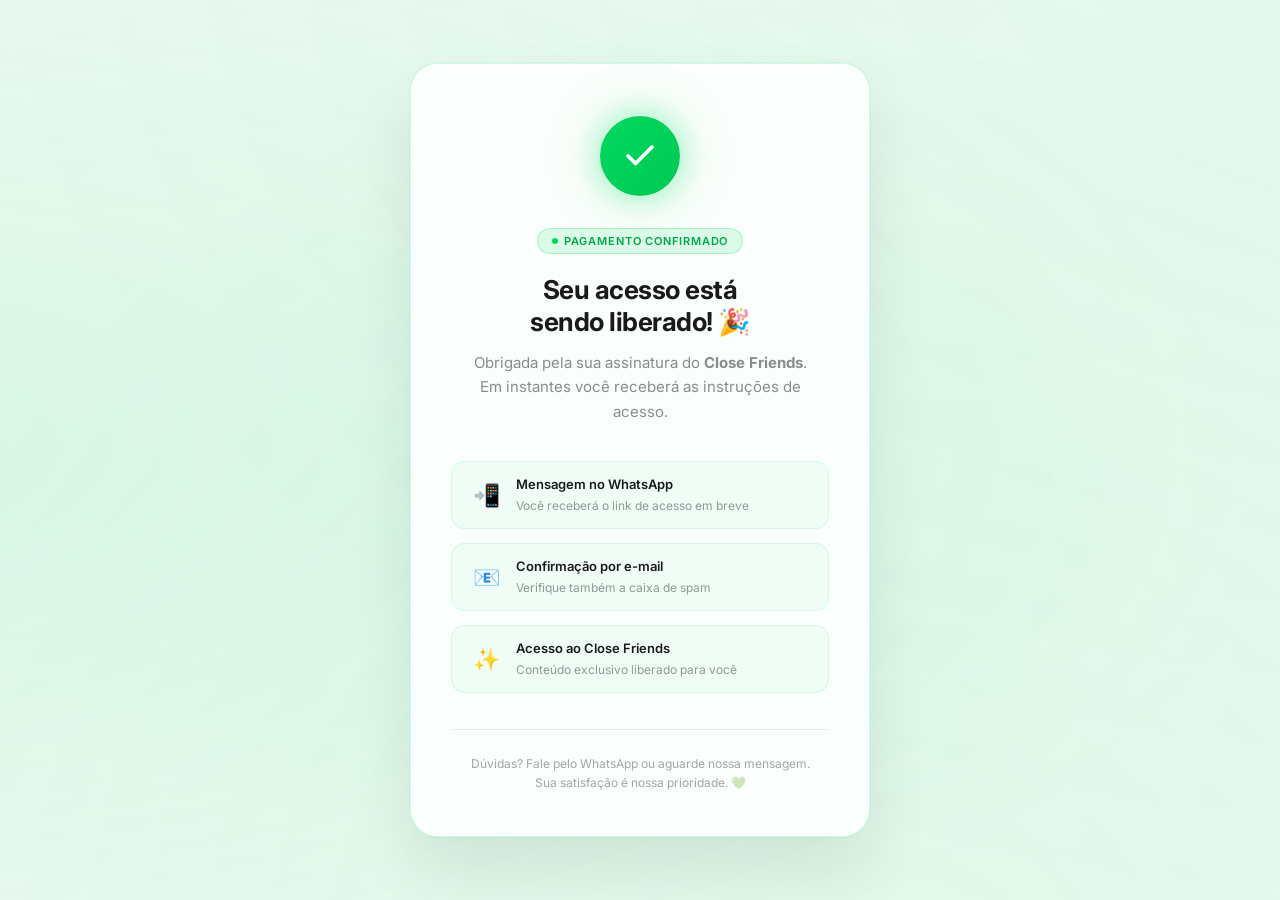
==== obrigado.html @ abd8bf18 "lp_cadastro_mp_pix_recorrente" ====
<!doctype html>
<html lang="pt-BR">
  <head>
    <meta charset="UTF-8" />
    <meta name="viewport" content="width=device-width, initial-scale=1.0" />
    <title>Acesso Confirmado ✅ | Close Friends</title>
    <link
      href="https://fonts.googleapis.com/css2?family=Inter:wght@300;400;500;600;700&display=swap"
      rel="stylesheet"
    />
    <style>
      *,
      *::before,
      *::after {
        margin: 0;
        padding: 0;
        box-sizing: border-box;
      }

      body {
        font-family: "Inter", sans-serif;
        background: #f0faf4;
        color: #262626;
        min-height: 100vh;
        display: flex;
        align-items: center;
        justify-content: center;
        padding: 24px;
        overflow: hidden;
      }

      body::before {
        content: "";
        position: fixed;
        top: -50%;
        left: -50%;
        width: 200%;
        height: 200%;
        background:
          radial-gradient(
            ellipse at 20% 50%,
            rgba(0, 217, 95, 0.1) 0%,
            transparent 50%
          ),
          radial-gradient(
            ellipse at 80% 20%,
            rgba(0, 217, 95, 0.06) 0%,
            transparent 50%
          ),
          radial-gradient(
            ellipse at 60% 80%,
            rgba(0, 217, 95, 0.07) 0%,
            transparent 50%
          );
        animation: bgPulse 8s ease-in-out infinite alternate;
        z-index: 0;
      }

      @keyframes bgPulse {
        0% {
          transform: scale(1) rotate(0deg);
        }
        100% {
          transform: scale(1.1) rotate(3deg);
        }
      }

      .wrapper {
        position: relative;
        z-index: 1;
        width: 100%;
        max-width: 460px;
      }

      .card {
        background: rgba(255, 255, 255, 0.85);
        border: 1px solid rgba(0, 217, 95, 0.15);
        border-radius: 28px;
        padding: 52px 40px 44px;
        backdrop-filter: blur(20px);
        text-align: center;
        box-shadow:
          0 0 0 1px rgba(0, 217, 95, 0.08),
          0 32px 64px rgba(0, 0, 0, 0.08),
          inset 0 1px 0 rgba(255, 255, 255, 0.9);
        animation: fadeUp 0.7s ease both;
      }

      @keyframes fadeUp {
        from {
          opacity: 0;
          transform: translateY(32px);
        }
        to {
          opacity: 1;
          transform: translateY(0);
        }
      }

      .icon-wrap {
        width: 80px;
        height: 80px;
        background: linear-gradient(135deg, #00d95f, #00c853);
        border-radius: 50%;
        display: flex;
        align-items: center;
        justify-content: center;
        margin: 0 auto 32px;
        box-shadow:
          0 0 32px rgba(0, 217, 95, 0.4),
          0 0 64px rgba(0, 217, 95, 0.15);
        animation: popIn 0.5s cubic-bezier(0.175, 0.885, 0.32, 1.275) 0.3s both;
      }

      @keyframes popIn {
        from {
          opacity: 0;
          transform: scale(0.5);
        }
        to {
          opacity: 1;
          transform: scale(1);
        }
      }

      .icon-wrap svg {
        width: 36px;
        height: 36px;
        stroke: #fff;
        stroke-width: 2.5;
        fill: none;
        stroke-linecap: round;
        stroke-linejoin: round;
        stroke-dasharray: 60;
        stroke-dashoffset: 60;
        animation: drawCheck 0.6s ease 0.8s forwards;
      }

      @keyframes drawCheck {
        to {
          stroke-dashoffset: 0;
        }
      }

      .badge {
        display: inline-flex;
        align-items: center;
        gap: 6px;
        background: rgba(0, 217, 95, 0.12);
        border: 1px solid rgba(0, 217, 95, 0.25);
        color: #00a846;
        font-size: 11px;
        font-weight: 600;
        letter-spacing: 0.08em;
        text-transform: uppercase;
        padding: 5px 14px;
        border-radius: 100px;
        margin-bottom: 20px;
      }

      .badge::before {
        content: "";
        width: 6px;
        height: 6px;
        background: #00d95f;
        border-radius: 50%;
        animation: blink 1.5s ease infinite;
      }

      @keyframes blink {
        0%,
        100% {
          opacity: 1;
        }
        50% {
          opacity: 0.3;
        }
      }

      h1 {
        font-size: 26px;
        font-weight: 700;
        line-height: 1.25;
        margin-bottom: 12px;
        letter-spacing: -0.02em;
        color: #1a1a1a;
      }

      .subtitle {
        font-size: 15px;
        color: rgba(0, 0, 0, 0.45);
        line-height: 1.65;
        margin-bottom: 36px;
      }

      .steps {
        display: flex;
        flex-direction: column;
        gap: 14px;
        margin-bottom: 36px;
        text-align: left;
      }

      .step {
        display: flex;
        align-items: center;
        gap: 14px;
        background: rgba(0, 217, 95, 0.04);
        border: 1px solid rgba(0, 217, 95, 0.12);
        border-radius: 14px;
        padding: 14px 18px;
        animation: fadeUp 0.5s ease both;
      }

      .step:nth-child(1) {
        animation-delay: 0.4s;
      }
      .step:nth-child(2) {
        animation-delay: 0.55s;
      }
      .step:nth-child(3) {
        animation-delay: 0.7s;
      }

      .step-icon {
        font-size: 22px;
        min-width: 32px;
        text-align: center;
      }

      .step-text strong {
        display: block;
        font-size: 13px;
        font-weight: 600;
        color: #1a1a1a;
        margin-bottom: 2px;
      }

      .step-text span {
        font-size: 12px;
        color: rgba(0, 0, 0, 0.4);
      }

      .divider {
        border: none;
        border-top: 1px solid rgba(0, 0, 0, 0.07);
        margin-bottom: 24px;
      }

      .footer-text {
        font-size: 12px;
        color: rgba(0, 0, 0, 0.35);
        line-height: 1.6;
      }

      .footer-text a {
        color: #00a846;
        text-decoration: none;
      }

      .confetti {
        position: fixed;
        top: 0;
        left: 0;
        width: 100%;
        height: 100%;
        pointer-events: none;
        z-index: 0;
      }

      .confetti span {
        position: absolute;
        border-radius: 2px;
        opacity: 0;
        animation: fall linear forwards;
      }

      @keyframes fall {
        0% {
          opacity: 1;
          transform: translateY(-20px) rotate(0deg);
        }
        100% {
          opacity: 0;
          transform: translateY(100vh) rotate(720deg);
        }
      }
    </style>
  </head>
  <body>
    <div class="confetti" id="confetti"></div>

    <div class="wrapper">
      <div class="card">
        <div class="icon-wrap">
          <svg viewBox="0 0 24 24">
            <polyline points="20 6 9 17 4 12"></polyline>
          </svg>
        </div>

        <div class="badge">Pagamento confirmado</div>

        <h1>Seu acesso está<br />sendo liberado! 🎉</h1>
        <p class="subtitle">
          Obrigada pela sua assinatura do <strong>Close Friends</strong>.<br />
          Em instantes você receberá as instruções de acesso.
        </p>

        <div class="steps">
          <div class="step">
            <div class="step-icon">📲</div>
            <div class="step-text">
              <strong>Mensagem no WhatsApp</strong>
              <span>Você receberá o link de acesso em breve</span>
            </div>
          </div>
          <div class="step">
            <div class="step-icon">📧</div>
            <div class="step-text">
              <strong>Confirmação por e-mail</strong>
              <span>Verifique também a caixa de spam</span>
            </div>
          </div>
          <div class="step">
            <div class="step-icon">✨</div>
            <div class="step-text">
              <strong>Acesso ao Close Friends</strong>
              <span>Conteúdo exclusivo liberado para você</span>
            </div>
          </div>
        </div>

        <hr class="divider" />
        <p class="footer-text">
          Dúvidas? Fale pelo WhatsApp ou aguarde nossa mensagem.<br />
          Sua satisfação é nossa prioridade. 💚
        </p>
      </div>
    </div>

    <script>
      const confetti = document.getElementById("confetti");
      const colors = ["#00D95F", "#00C853", "#69F0AE", "#ffffff", "#CCFF90"];
      for (let i = 0; i < 60; i++) {
        const span = document.createElement("span");
        span.style.left = Math.random() * 100 + "vw";
        span.style.top = "-10px";
        span.style.background =
          colors[Math.floor(Math.random() * colors.length)];
        span.style.width = Math.random() * 8 + 5 + "px";
        span.style.height = Math.random() * 8 + 5 + "px";
        span.style.animationDuration = Math.random() * 3 + 2 + "s";
        span.style.animationDelay = Math.random() * 2 + "s";
        confetti.appendChild(span);
      }
    </script>
  </body>
</html>
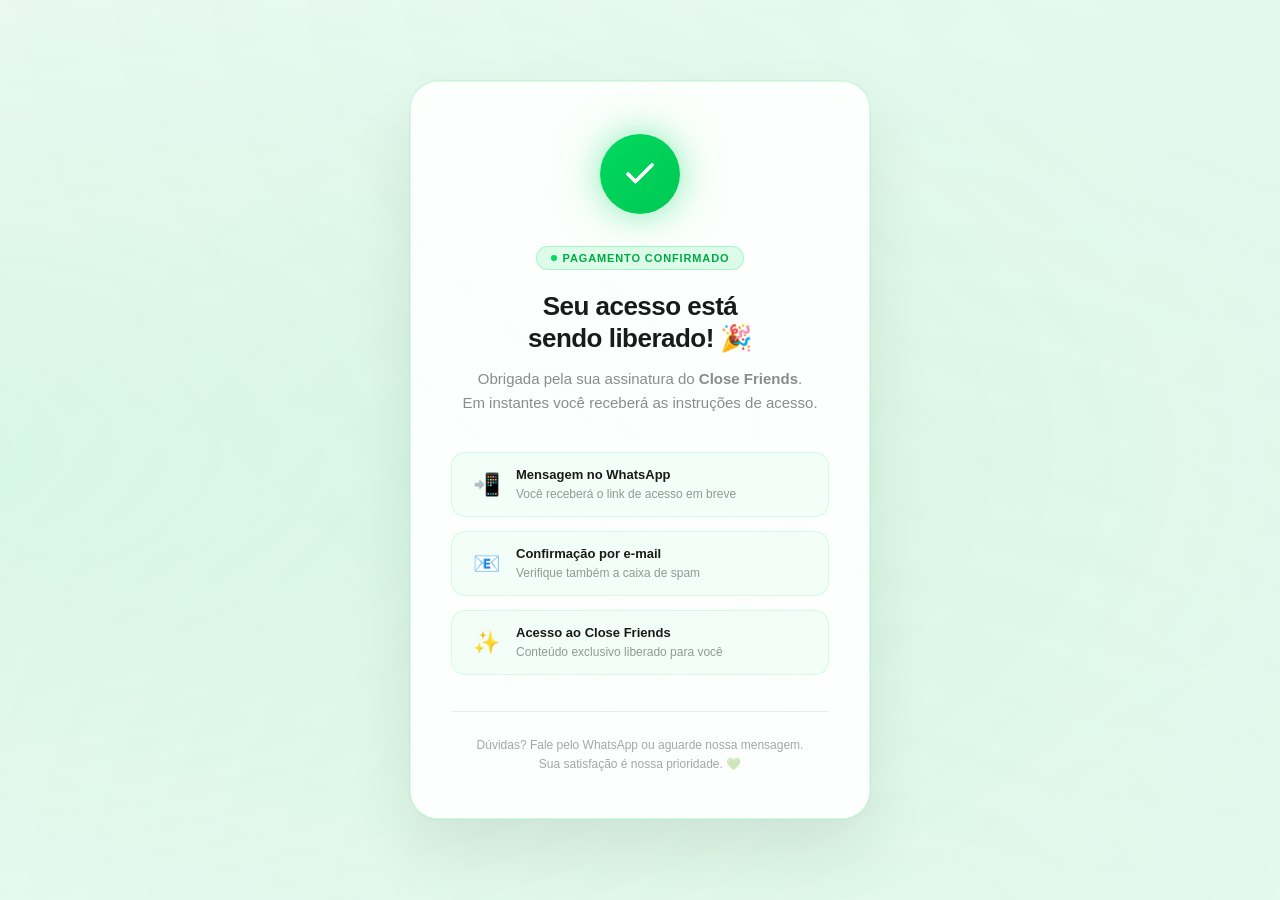
==== commit 8f1a7875: "lp_cadastro_mp_pix_recorrente" ====
--- a/obrigado.html
+++ b/obrigado.html
@@ -3,11 +3,27 @@
   <head>
     <meta charset="UTF-8" />
     <meta name="viewport" content="width=device-width, initial-scale=1.0" />
+
+    <!-- Favicon -->
+    <link
+      rel="icon"
+      type="image/png"
+      sizes="32x32"
+      href="https://lhujzzoqebgjbsnezmrt.supabase.co/storage/v1/object/public/Photos/Icon1024giuliard.png"
+    />
+    <link
+      rel="icon"
+      type="image/png"
+      sizes="16x16"
+      href="https://lhujzzoqebgjbsnezmrt.supabase.co/storage/v1/object/public/Photos/Icon1024giuliard.png"
+    />
+    <link
+      rel="apple-touch-icon"
+      sizes="180x180"
+      href="https://lhujzzoqebgjbsnezmrt.supabase.co/storage/v1/object/public/Photos/Icon1024giuliard.png"
+    />
+
     <title>Acesso Confirmado ✅ | Close Friends</title>
-    <link
-      href="https://fonts.googleapis.com/css2?family=Inter:wght@300;400;500;600;700&display=swap"
-      rel="stylesheet"
-    />
     <style>
       *,
       *::before,
@@ -18,7 +34,9 @@
       }
 
       body {
-        font-family: "Inter", sans-serif;
+        font-family:
+          -apple-system, BlinkMacSystemFont, "Segoe UI", Roboto, Arial,
+          sans-serif;
         background: #f0faf4;
         color: #262626;
         min-height: 100vh;
@@ -26,7 +44,6 @@
         align-items: center;
         justify-content: center;
         padding: 24px;
-        overflow: hidden;
       }
 
       body::before {
@@ -65,19 +82,48 @@
         }
       }
 
+      .confetti {
+        position: fixed;
+        top: 0;
+        left: 0;
+        width: 100%;
+        height: 100%;
+        pointer-events: none;
+        overflow: hidden;
+        z-index: 0;
+      }
+
+      .confetti span {
+        position: absolute;
+        border-radius: 2px;
+        opacity: 0;
+        animation: fall linear forwards;
+      }
+
+      @keyframes fall {
+        0% {
+          opacity: 1;
+          transform: translateY(-20px) rotate(0deg);
+        }
+        100% {
+          opacity: 0;
+          transform: translateY(100vh) rotate(720deg);
+        }
+      }
+
       .wrapper {
         position: relative;
         z-index: 1;
         width: 100%;
         max-width: 460px;
+        padding: 24px 0;
       }
 
       .card {
-        background: rgba(255, 255, 255, 0.85);
+        background: rgba(255, 255, 255, 0.9);
         border: 1px solid rgba(0, 217, 95, 0.15);
         border-radius: 28px;
         padding: 52px 40px 44px;
-        backdrop-filter: blur(20px);
         text-align: center;
         box-shadow:
           0 0 0 1px rgba(0, 217, 95, 0.08),
@@ -256,34 +302,6 @@
       .footer-text a {
         color: #00a846;
         text-decoration: none;
-      }
-
-      .confetti {
-        position: fixed;
-        top: 0;
-        left: 0;
-        width: 100%;
-        height: 100%;
-        pointer-events: none;
-        z-index: 0;
-      }
-
-      .confetti span {
-        position: absolute;
-        border-radius: 2px;
-        opacity: 0;
-        animation: fall linear forwards;
-      }
-
-      @keyframes fall {
-        0% {
-          opacity: 1;
-          transform: translateY(-20px) rotate(0deg);
-        }
-        100% {
-          opacity: 0;
-          transform: translateY(100vh) rotate(720deg);
-        }
       }
     </style>
   </head>
